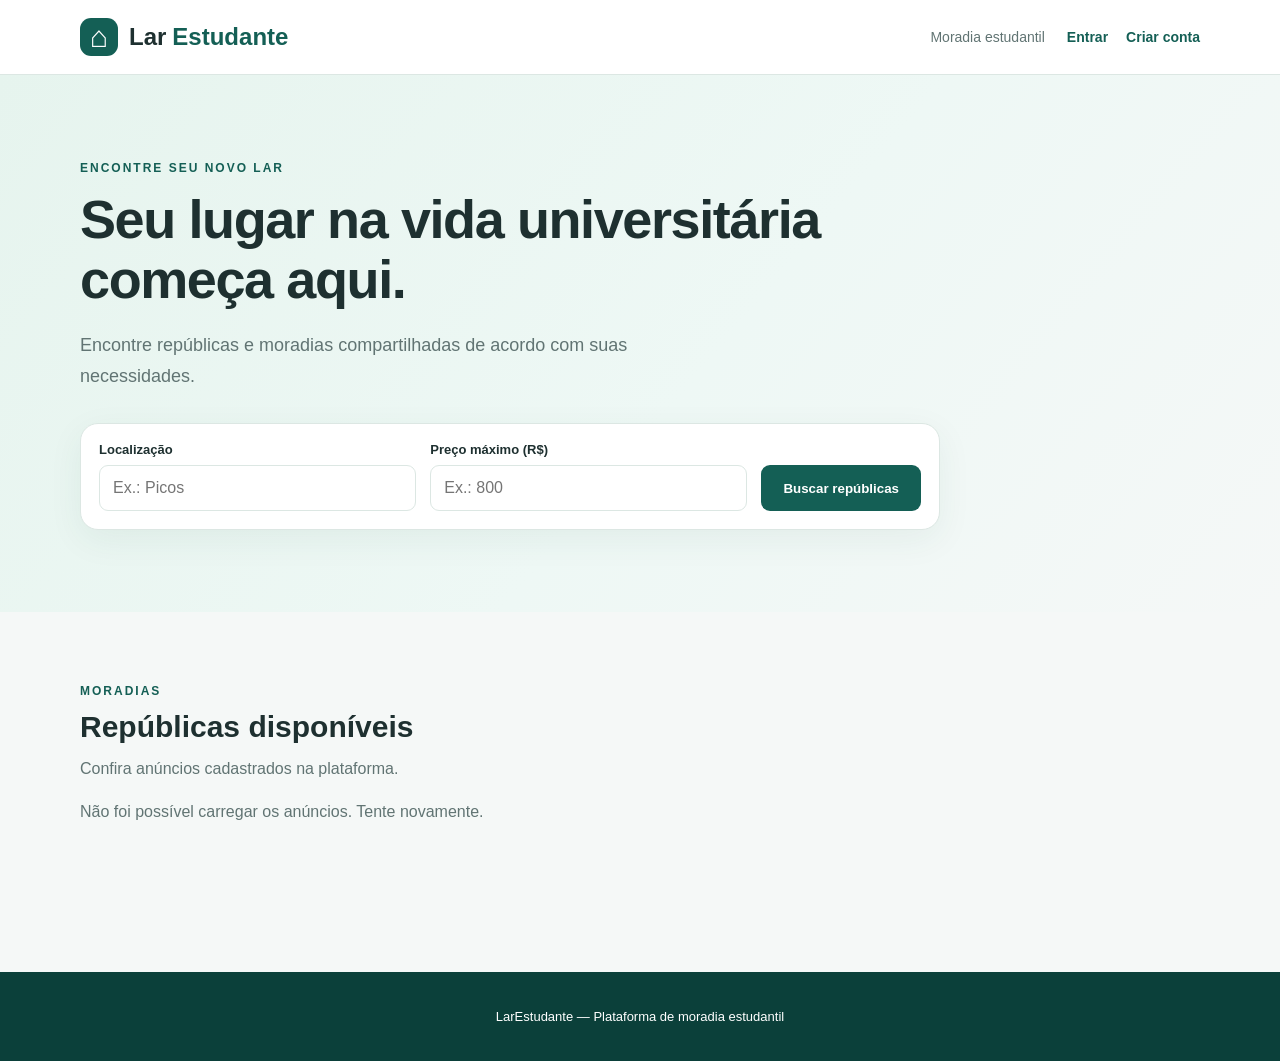
==== frontend/index.html @ 4b69496e "Implementa telas web de cadastro e login" ====
<!DOCTYPE html>
<html lang="pt-BR">
<head>
    <meta charset="UTF-8">
    <meta name="viewport" content="width=device-width, initial-scale=1.0">
    <title>LarEstudante — Encontre sua moradia</title>
    <link rel="stylesheet" href="./css/style.css?v=2">
    <script type="module" src="./js/busca.js"></script>
    <script type="module" src="./js/navegacao.js"></script>
</head>
<body>
    <header class="cabecalho">
        <div class="container barra-superior">
            <a class="marca" href="./">
                <span class="marca-icone">⌂</span>
                Lar<span>Estudante</span>
            </a>
            
<div class="acoes-topo">
    <span class="descricao-topo">
        Moradia estudantil
    </span>

    <nav
        id="menu-usuario"
        class="menu-usuario"
        aria-label="Navegação principal">
    </nav>
</div>

        </div>
    </header>

    <main>
        <section class="destaque">
            <div class="container">
                <div class="destaque-conteudo">
                    <p class="etiqueta">ENCONTRE SEU NOVO LAR</p>
                    <h1>Seu lugar na vida universitária começa aqui.</h1>
                    <p class="subtitulo">
                        Encontre repúblicas e moradias compartilhadas
                        de acordo com suas necessidades.
                    </p>

                    <form id="form-busca" class="form-busca">
                        <div class="campo">
                            <label for="localizacao">Localização</label>
                            <input
                                id="localizacao"
                                name="localizacao"
                                type="text"
                                placeholder="Ex.: Picos"
                            >
                        </div>

                        <div class="campo">
                            <label for="preco">Preço máximo (R$)</label>
                            <input
                                id="preco"
                                name="preco_maximo"
                                type="number"
                                min="0.01"
                                step="0.01"
                                placeholder="Ex.: 800"
                            >
                        </div>

                        <button type="submit" class="botao-primario">
                            Buscar repúblicas
                        </button>
                    </form>
                </div>
            </div>
        </section>

        <section class="secao-resultados container">
            <div class="titulo-secao">
                <div>
                    <p class="etiqueta">MORADIAS</p>
                    <h2>Repúblicas disponíveis</h2>
                    <p>Confira anúncios cadastrados na plataforma.</p>
                </div>
            </div>

            <p id="mensagem" class="mensagem" role="status"></p>

            <div id="lista-republicas" class="grade-republicas"></div>
        </section>
    </main>

    <footer class="rodape">
        <div class="container">
            <p>LarEstudante — Plataforma de moradia estudantil</p>
        </div>
    </footer>
</body>
</html>
---- frontend/css/style.css ----
:root {
    --primaria: #145f55;
    --primaria-escura: #0b403a;
    --fundo: #f5f8f7;
    --texto: #1e3030;
    --secundario: #617473;
    --borda: #dce7e3;
    --branco: #ffffff;
}

* {
    box-sizing: border-box;
}

body {
    margin: 0;
    font-family: Arial, Helvetica, sans-serif;
    color: var(--texto);
    background: var(--fundo);
}

.container {
    width: min(1120px, 92%);
    margin: 0 auto;
}

.cabecalho {
    background: var(--branco);
    border-bottom: 1px solid var(--borda);
}

.barra-superior {
    min-height: 74px;
    display: flex;
    align-items: center;
    justify-content: space-between;
    gap: 16px;
}

.marca {
    display: flex;
    align-items: center;
    gap: 6px;
    color: var(--texto);
    text-decoration: none;
    font-size: 24px;
    font-weight: 800;
}

.marca span:last-child {
    color: var(--primaria);
}

.marca-icone {
    display: inline-grid;
    place-items: center;
    width: 38px;
    height: 38px;
    margin-right: 5px;
    border-radius: 11px;
    background: var(--primaria);
    color: white;
    font-size: 30px;
}

.descricao-topo {
    color: var(--secundario);
    font-size: 14px;
}

.destaque {
    padding: 74px 0 82px;
    background: linear-gradient(
        130deg,
        #e6f4ee 0%,
        #eef8f5 55%,
        #f5f8f7 100%
    );
}

.destaque-conteudo {
    max-width: 860px;
}

.etiqueta {
    font-size: 12px;
    font-weight: 800;
    letter-spacing: 2px;
    color: var(--primaria);
}

h1 {
    max-width: 740px;
    margin: 14px 0 20px;
    font-size: clamp(32px, 5vw, 54px);
    line-height: 1.12;
    letter-spacing: -1.4px;
}

.subtitulo {
    max-width: 620px;
    color: var(--secundario);
    font-size: 18px;
    line-height: 1.7;
}

.form-busca {
    display: flex;
    align-items: end;
    gap: 14px;
    padding: 18px;
    margin-top: 32px;
    background: var(--branco);
    border: 1px solid var(--borda);
    border-radius: 18px;
    box-shadow: 0 10px 35px #244d3c10;
}

.campo {
    flex: 1;
    min-width: 0;
}

.campo label {
    display: block;
    margin-bottom: 8px;
    font-size: 13px;
    font-weight: 700;
}

.campo input {
    width: 100%;
    height: 46px;
    padding: 0 13px;
    border: 1px solid var(--borda);
    border-radius: 9px;
    background: white;
    color: var(--texto);
    font: inherit;
}

.campo input:focus {
    outline: 2px solid var(--primaria);
    outline-offset: 1px;
}

.botao-primario {
    height: 46px;
    padding: 0 22px;
    border: 0;
    border-radius: 9px;
    background: var(--primaria);
    color: white;
    font-weight: 700;
    cursor: pointer;
}

.botao-primario:hover {
    background: var(--primaria-escura);
}

.secao-resultados {
    padding-top: 60px;
    padding-bottom: 90px;
    min-height: 360px;
}

.titulo-secao h2 {
    margin: 10px 0;
    font-size: 30px;
}

.titulo-secao p:last-child {
    color: var(--secundario);
}

.mensagem {
    color: var(--secundario);
    margin: 25px 0;
}

.grade-republicas {
    display: grid;
    grid-template-columns: repeat(3, minmax(0, 1fr));
    gap: 22px;
}

.cartao {
    min-width: 0;
    background: var(--branco);
    border: 1px solid var(--borda);
    border-radius: 15px;
    padding: 23px;
    box-shadow: 0 4px 18px #122d2410;
}

.cartao h3 {
    margin: 12px 0;
    font-size: 20px;
    overflow-wrap: anywhere;
}

.cartao p {
    color: var(--secundario);
    line-height: 1.5;
}

.cartao .preco {
    font-size: 22px;
    font-weight: 800;
    color: var(--primaria);
}

.cartao .indicador {
    font-size: 12px;
    font-weight: 700;
    color: var(--primaria);
}

.cartao .comodidades {
    padding-top: 12px;
    border-top: 1px solid var(--borda);
    font-size: 13px;
    overflow-wrap: anywhere;
}

.rodape {
    padding: 24px 0;
    background: var(--primaria-escura);
    color: white;
    text-align: center;
    font-size: 13px;
}

@media (max-width: 850px) {
    .grade-republicas {
        grid-template-columns: repeat(2, minmax(0, 1fr));
    }

    .form-busca {
        flex-wrap: wrap;
    }
}

@media (max-width: 580px) {
    .descricao-topo {
        display: none;
    }

    .destaque {
        padding: 50px 0;
    }

    .form-busca {
        flex-direction: column;
        align-items: stretch;
    }

    .campo {
        width: 100%;
    }

    .grade-republicas {
        grid-template-columns: 1fr;
    }

    .secao-resultados {
        padding: 42px 0;
    }
}

/* Navegação */

.menu-usuario {
    display: flex;
    align-items: center;
    gap: 18px;
}

.menu-usuario a {
    color: var(--primaria);
    font-size: 14px;
    font-weight: 700;
    text-decoration: none;
}

.menu-usuario a:hover {
    text-decoration: underline;
}

.menu-usuario button {
    padding: 9px 15px;
    border: 1px solid var(--borda);
    border-radius: 9px;
    background: white;
    color: var(--primaria);
    font-weight: 700;
    cursor: pointer;
}

.estado-sessao {
    color: var(--secundario);
    font-size: 13px;
}

/* Páginas de autenticação */

.area-autenticacao {
    display: flex;
    justify-content: center;
    align-items: flex-start;
    min-height: calc(100vh - 74px);
    padding: 55px 20px;
    background: linear-gradient(
        135deg,
        #e6f4ee,
        #f5f8f7
    );
}

.painel-autenticacao {
    width: 100%;
    max-width: 470px;
    padding: 36px;
    background: white;
    border: 1px solid var(--borda);
    border-radius: 20px;
    box-shadow: 0 12px 35px #244d3c12;
}

.painel-autenticacao h1 {
    margin: 12px 0;
    font-size: 30px;
    line-height: 1.25;
    letter-spacing: -0.5px;
}

.texto-apoio {
    margin: 0 0 28px;
    color: var(--secundario);
    font-size: 15px;
    line-height: 1.6;
}

/* Formulários */

.form-autenticacao {
    display: flex;
    flex-direction: column;
    gap: 19px;
}

.form-autenticacao .campo {
    width: 100%;
}

.form-autenticacao input,
.form-autenticacao select {
    width: 100%;
    height: 46px;
    padding: 0 13px;
    border: 1px solid var(--borda);
    border-radius: 9px;
    background: white;
    color: var(--texto);
    font: inherit;
}

.form-autenticacao input:focus,
.form-autenticacao select:focus {
    outline: 2px solid var(--primaria);
    outline-offset: 1px;
}

.form-autenticacao .botao-primario {
    width: 100%;
    margin-top: 4px;
    font-size: 15px;
}

.form-autenticacao button:disabled {
    opacity: 0.65;
    cursor: wait;
}

/* Mensagens */

.mensagem-form {
    margin: 16px 0 0;
    font-size: 14px;
    line-height: 1.5;
}

.mensagem-form:empty {
    display: none;
}

.mensagem-form.erro {
    color: #a52626;
}

.mensagem-form.sucesso {
    color: var(--primaria);
    font-weight: 700;
}

.texto-rodape-form {
    margin: 22px 0 0;
    text-align: center;
    color: var(--secundario);
    font-size: 14px;
}

.texto-rodape-form a {
    color: var(--primaria);
    font-weight: 700;
    text-decoration: none;
}

.texto-rodape-form a:hover {
    text-decoration: underline;
}

[hidden] {
    display: none !important;
}

/* Responsividade */

@media (max-width: 580px) {
    .area-autenticacao {
        padding: 28px 15px;
    }

    .painel-autenticacao {
        padding: 25px 20px;
    }

    .painel-autenticacao h1 {
        font-size: 26px;
    }

    .menu-usuario {
        gap: 10px;
    }

    .menu-usuario a,
    .menu-usuario button {
        font-size: 12px;
    }

    .estado-sessao {
        display: none;
    }
}

.acoes-topo {
    display: flex;
    align-items: center;
    gap: 22px;
}
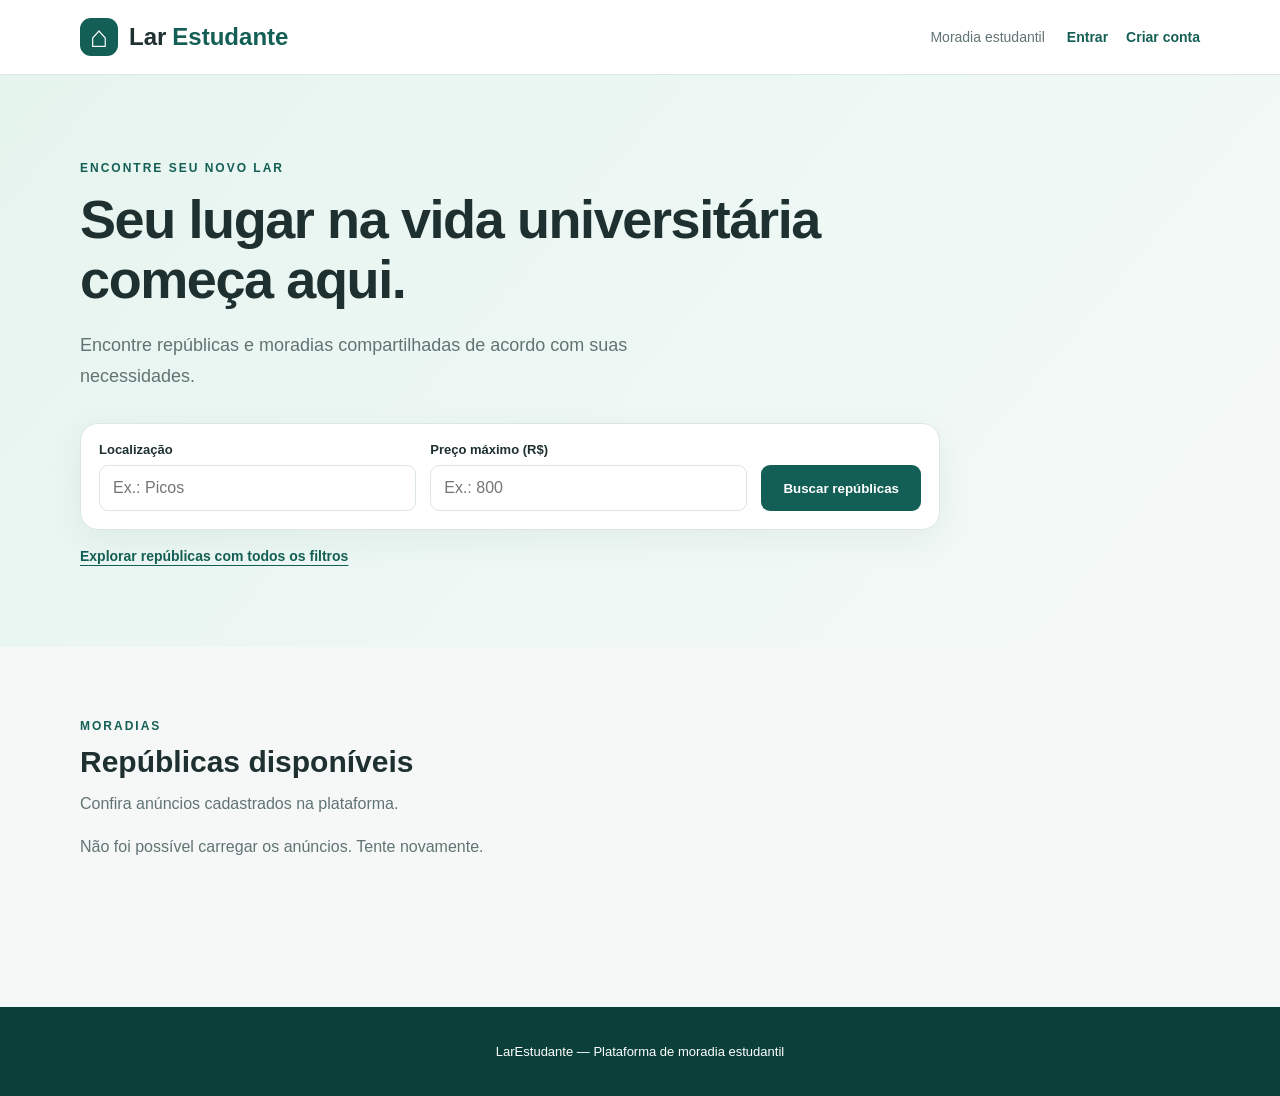
==== commit 947bddcf: "Implementa interface de exploracao e filtros de republicas" ====
--- a/frontend/index.html
+++ b/frontend/index.html
@@ -4,8 +4,11 @@
 <head>
     <meta charset="UTF-8">
     <meta name="viewport" content="width=device-width, initial-scale=1.0">
+
     <title>LarEstudante — Encontre sua moradia</title>
-    <link rel="stylesheet" href="./css/style.css?v=2">
+
+    <link rel="stylesheet" href="./css/style.css?v=3">
+
     <script type="module" src="./js/busca.js"></script>
     <script type="module" src="./js/navegacao.js"></script>
 </head>
@@ -16,19 +19,18 @@
                 <span class="marca-icone">⌂</span>
                 Lar<span>Estudante</span>
             </a>
-            
-<div class="acoes-topo">
-    <span class="descricao-topo">
-        Moradia estudantil
-    </span>
 
-    <nav
-        id="menu-usuario"
-        class="menu-usuario"
-        aria-label="Navegação principal">
-    </nav>
-</div>
+            <div class="acoes-topo">
+                <span class="descricao-topo">
+                    Moradia estudantil
+                </span>
 
+                <nav
+                    id="menu-usuario"
+                    class="menu-usuario"
+                    aria-label="Navegação principal">
+                </nav>
+            </div>
         </div>
     </header>
 
@@ -36,8 +38,14 @@
         <section class="destaque">
             <div class="container">
                 <div class="destaque-conteudo">
-                    <p class="etiqueta">ENCONTRE SEU NOVO LAR</p>
-                    <h1>Seu lugar na vida universitária começa aqui.</h1>
+                    <p class="etiqueta">
+                        ENCONTRE SEU NOVO LAR
+                    </p>
+
+                    <h1>
+                        Seu lugar na vida universitária começa aqui.
+                    </h1>
+
                     <p class="subtitulo">
                         Encontre repúblicas e moradias compartilhadas
                         de acordo com suas necessidades.
@@ -45,31 +53,43 @@
 
                     <form id="form-busca" class="form-busca">
                         <div class="campo">
-                            <label for="localizacao">Localização</label>
+                            <label for="localizacao">
+                                Localização
+                            </label>
+
                             <input
                                 id="localizacao"
                                 name="localizacao"
                                 type="text"
-                                placeholder="Ex.: Picos"
-                            >
+                                placeholder="Ex.: Picos">
                         </div>
 
                         <div class="campo">
-                            <label for="preco">Preço máximo (R$)</label>
+                            <label for="preco">
+                                Preço máximo (R$)
+                            </label>
+
                             <input
                                 id="preco"
                                 name="preco_maximo"
                                 type="number"
                                 min="0.01"
                                 step="0.01"
-                                placeholder="Ex.: 800"
-                            >
+                                placeholder="Ex.: 800">
                         </div>
 
-                        <button type="submit" class="botao-primario">
+                        <button
+                            type="submit"
+                            class="botao-primario">
                             Buscar repúblicas
                         </button>
                     </form>
+
+                    <a
+                        class="atalho-explorar"
+                        href="./explorar.html">
+                        Explorar repúblicas com todos os filtros
+                    </a>
                 </div>
             </div>
         </section>
@@ -78,20 +98,33 @@
             <div class="titulo-secao">
                 <div>
                     <p class="etiqueta">MORADIAS</p>
+
                     <h2>Repúblicas disponíveis</h2>
-                    <p>Confira anúncios cadastrados na plataforma.</p>
+
+                    <p>
+                        Confira anúncios cadastrados na plataforma.
+                    </p>
                 </div>
             </div>
 
-            <p id="mensagem" class="mensagem" role="status"></p>
+            <p
+                id="mensagem"
+                class="mensagem"
+                role="status">
+            </p>
 
-            <div id="lista-republicas" class="grade-republicas"></div>
+            <div
+                id="lista-republicas"
+                class="grade-republicas">
+            </div>
         </section>
     </main>
 
     <footer class="rodape">
         <div class="container">
-            <p>LarEstudante — Plataforma de moradia estudantil</p>
+            <p>
+                LarEstudante — Plataforma de moradia estudantil
+            </p>
         </div>
     </footer>
 </body>
--- a/frontend/css/style.css
+++ b/frontend/css/style.css
@@ -459,4 +459,179 @@
     display: flex;
     align-items: center;
     gap: 22px;
-}+}
+
+
+/* Página Explorar Repúblicas */
+
+.link-inicio {
+    color: var(--primaria);
+    font-size: 14px;
+    font-weight: 700;
+    text-decoration: none;
+}
+
+.link-inicio:hover {
+    text-decoration: underline;
+}
+
+.explorar-pagina {
+    padding-top: 55px;
+    padding-bottom: 90px;
+}
+
+.explorar-apresentacao {
+    margin-bottom: 35px;
+}
+
+.explorar-apresentacao h1 {
+    font-size: clamp(30px, 4vw, 42px);
+    margin: 12px 0 15px;
+}
+
+.explorar-apresentacao > p:last-child {
+    max-width: 660px;
+    color: var(--secundario);
+    font-size: 16px;
+    line-height: 1.6;
+}
+
+.explorar-layout {
+    display: grid;
+    grid-template-columns: 290px minmax(0, 1fr);
+    align-items: start;
+    gap: 28px;
+}
+
+.explorar-painel {
+    padding: 25px;
+    background: white;
+    border: 1px solid var(--borda);
+    border-radius: 18px;
+    box-shadow: 0 5px 22px #122d2410;
+}
+
+.explorar-painel h2 {
+    font-size: 21px;
+    margin: 0 0 25px;
+}
+
+.form-filtros {
+    display: flex;
+    flex-direction: column;
+    gap: 19px;
+}
+
+.form-filtros .campo {
+    width: 100%;
+}
+
+.form-filtros input {
+    width: 100%;
+    height: 44px;
+    padding: 0 12px;
+    border: 1px solid var(--borda);
+    border-radius: 9px;
+    color: var(--texto);
+    font: inherit;
+}
+
+.form-filtros input:focus {
+    outline: 2px solid var(--primaria);
+    outline-offset: 1px;
+}
+
+.ajuda-campo {
+    display: block;
+    margin-top: 7px;
+    color: var(--secundario);
+    font-size: 12px;
+    line-height: 1.5;
+}
+
+.form-filtros button {
+    width: 100%;
+}
+
+.botao-secundario {
+    height: 46px;
+    border: 1px solid var(--borda);
+    border-radius: 9px;
+    background: white;
+    color: var(--primaria);
+    font-weight: 700;
+    cursor: pointer;
+}
+
+.botao-secundario:hover {
+    background: var(--fundo);
+}
+
+.explorar-resultados {
+    min-width: 0;
+}
+
+.cabecalho-resultados {
+    margin-bottom: 20px;
+}
+
+.cabecalho-resultados h2 {
+    margin: 8px 0;
+    font-size: 28px;
+}
+
+.explorar-resultados .grade-republicas {
+    grid-template-columns: repeat(
+        auto-fit,
+        minmax(min(100%, 240px), 1fr)
+    );
+}
+
+@media (max-width: 850px) {
+    .explorar-layout {
+        grid-template-columns: 1fr;
+    }
+
+    .explorar-painel {
+        width: 100%;
+    }
+}
+
+@media (max-width: 580px) {
+    .explorar-pagina {
+        padding-top: 35px;
+        padding-bottom: 55px;
+    }
+
+    .explorar-painel {
+        padding: 20px;
+    }
+
+    .explorar-apresentacao {
+        margin-bottom: 25px;
+    }
+
+    .cabecalho-resultados h2 {
+        font-size: 24px;
+    }
+}
+
+.atalho-explorar {
+    display: inline-block;
+    margin-top: 18px;
+    color: var(--primaria);
+    font-size: 14px;
+    font-weight: 700;
+    text-decoration: underline;
+    text-underline-offset: 4px;
+}
+
+.atalho-explorar:hover {
+    color: var(--primaria-escura);
+}
+
+.atalho-explorar:focus-visible {
+    outline: 2px solid var(--primaria);
+    outline-offset: 4px;
+    border-radius: 3px;
+}
